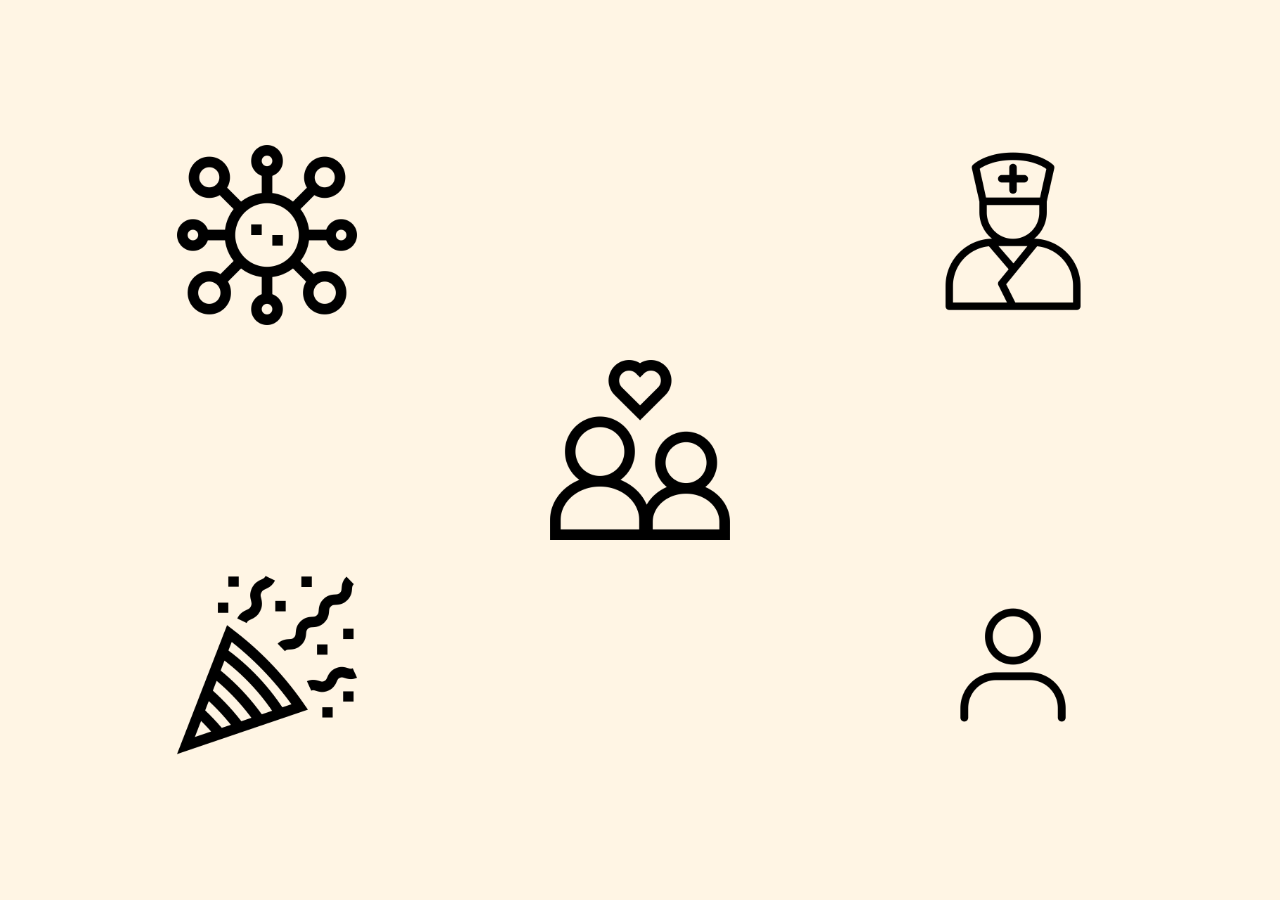
==== NUIT/jeu.html @ 4c1d3a2a "added game" ====
<!DOCTYPE html>
<html lang="fr">
<head>
    <meta charset="UTF-8">
    <meta http-equiv="X-UA-Compatible" content="IE=edge">
    <meta name="viewport" content="width=device-width, initial-scale=1.0">
    <title>Document</title>
    <link rel="stylesheet" href="style/style2.css">
</head>
<body>
    <div class="container">
        <div class="stand">
            <div class="gauche">
                <img id="ist" src="img/ist.png" alt="ist">
                <img id="fete" src="img/fete.png" alt="fete">
            </div>
            <div class="centre">
                <img id="couple" src="img/couple.png" alt="couple">
            </div>
            <div class="droite">
                <img id="nurse" src="img/nurse.png" alt="nurse">
                <img id="personne" src="img/personne.png" alt="personne">
            </div>
        </div>
    </div>
    <script src="js/script2.js"></script>
</body>
</html>
---- NUIT/style/style2.css ----
*{
    margin: 0;
    padding: 0;
    list-style: none;
}

/* JEU */

.container{
    display: flex;
    justify-content: center;
    align-items: center;
    height: 100vh;
    width: 100%;
    background-color: #FFF5E4;
}

.container img{
    height: 180px;
    border-radius: 40px;
    padding: 20px 40px;
    transition: 100ms;
}

.stand{
    display: flex;
    justify-content: space-evenly;
    gap: 40px;
    align-items: center;
    flex-direction: row;
    height: 90%;
    width: 90%;
}

.gauche, .centre, .droite{
    display: flex;
    flex-direction: column;
    gap: 210px;
}

#ist:hover, #fete:hover, #couple:hover, #nurse:hover, #personne:hover{
    box-shadow: 8px 8px 8px grey;
    background-color: #FFE3E1;
    scale: 1.1;
}
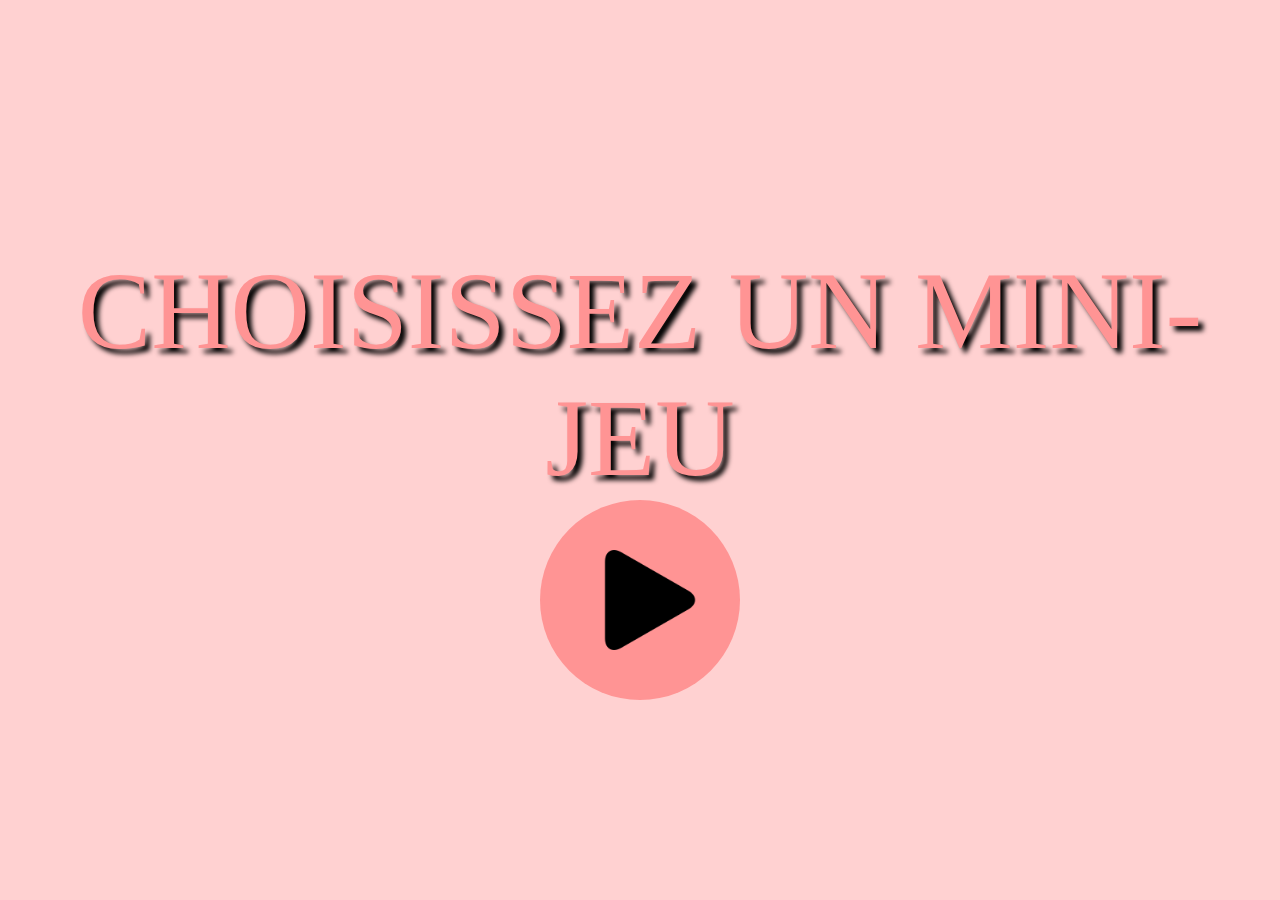
==== commit 30bf3f5a: "Animation" ====
--- a/NUIT/jeu.html
+++ b/NUIT/jeu.html
@@ -4,11 +4,15 @@
     <meta charset="UTF-8">
     <meta http-equiv="X-UA-Compatible" content="IE=edge">
     <meta name="viewport" content="width=device-width, initial-scale=1.0">
-    <title>Document</title>
+    <title>PREVENTALE</title>
     <link rel="stylesheet" href="style/style2.css">
+    <link rel="icon" href="img/coronavirus.png" />
 </head>
 <body>
+    <div class="charg-screen" id="screen-load"></div>
     <div class="container">
+        <span id="span">CHOISISSEZ UN MINI-JEU</span>
+        <button id="btn-play"><img id="play" src="img/play.png" alt="play"></button>
         <div class="stand">
             <div class="gauche">
                 <img id="ist" src="img/ist.png" alt="ist">
--- a/NUIT/style/style2.css
+++ b/NUIT/style/style2.css
@@ -2,6 +2,45 @@
     margin: 0;
     padding: 0;
     list-style: none;
+}
+
+/* ECRAN DE CHARGEMENT */
+
+.charg-screen{
+    position: fixed;
+    height: 100vh;
+    width: 100%;
+    background-color: #FFD1D1;
+    transition: 100ms;
+}
+
+span{
+    position: fixed;
+    font-size: 110px;
+    z-index: 45;
+    text-align: center;
+    color: #FF9494;
+    text-shadow: 5px 5px 5px black;
+    margin-top: -150px;
+    visibility: visible;
+}
+
+button{
+    display: flex;
+    justify-content: center;
+    align-items: center ;
+    position: fixed;
+    background-color: #FF9494;
+    border: none;
+    height: 200px;
+    width: 200px;
+    border-radius: 50%;
+    margin-top: 300px;
+}
+
+#play{
+    height: 100px;
+    margin-left: 20px;
 }
 
 /* JEU */
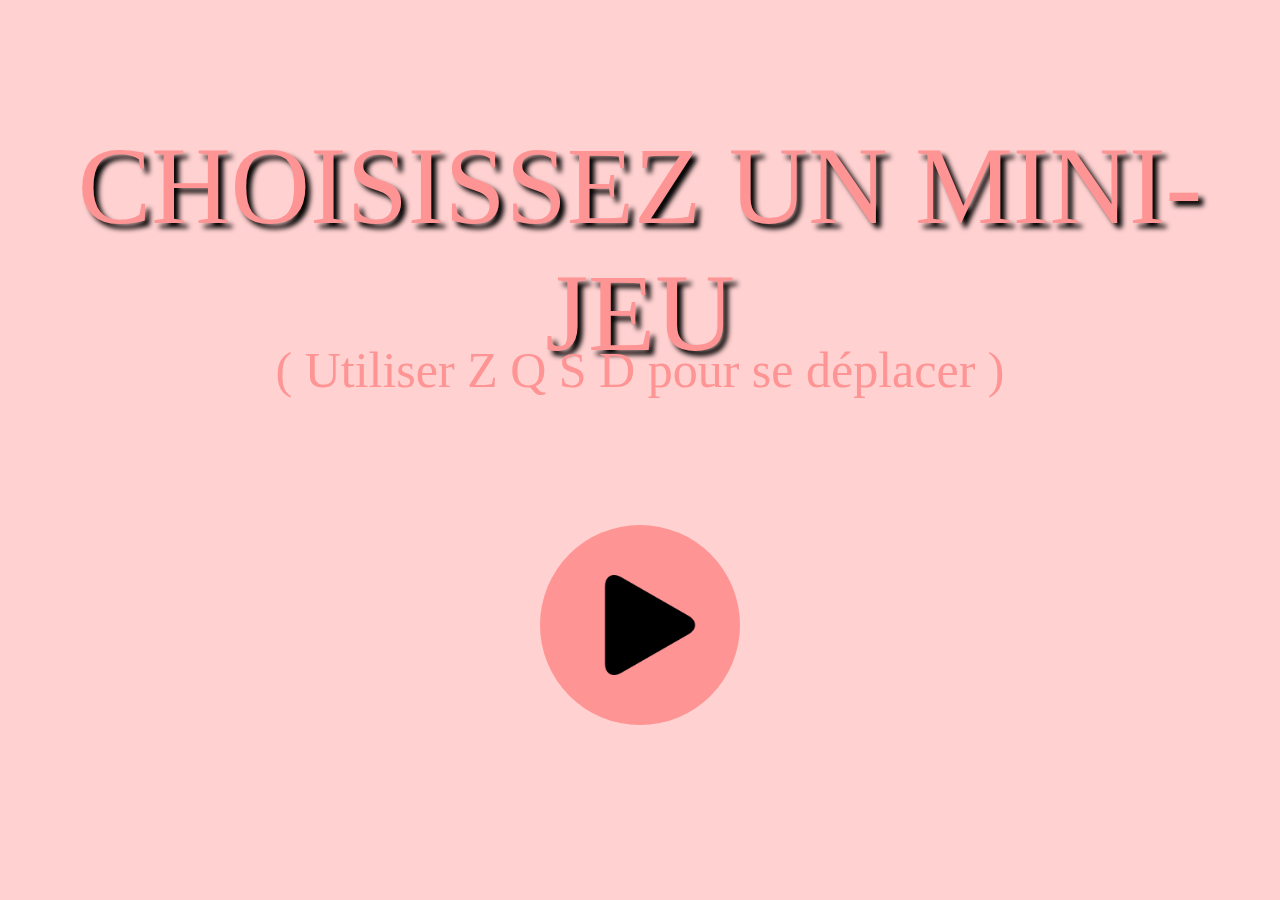
==== commit 1440c717: "jeu" ====
--- a/NUIT/jeu.html
+++ b/NUIT/jeu.html
@@ -12,6 +12,7 @@
     <div class="charg-screen" id="screen-load"></div>
     <div class="container">
         <span id="span">CHOISISSEZ UN MINI-JEU</span>
+        <span id="span2">( Utiliser Z Q S D pour se déplacer )</span>
         <button id="btn-play"><img id="play" src="img/play.png" alt="play"></button>
         <div class="stand">
             <div class="gauche">
--- a/NUIT/style/style2.css
+++ b/NUIT/style/style2.css
@@ -14,14 +14,24 @@
     transition: 100ms;
 }
 
-span{
+#span{
     position: fixed;
     font-size: 110px;
     z-index: 45;
     text-align: center;
     color: #FF9494;
     text-shadow: 5px 5px 5px black;
-    margin-top: -150px;
+    margin-top: -400px;
+    visibility: visible;
+}
+
+#span2{
+    position: fixed;
+    font-size: 50px;
+    z-index: 45;
+    text-align: center;
+    color: #FF9494;
+    margin-top: -160px;
     visibility: visible;
 }
 
@@ -35,7 +45,7 @@
     height: 200px;
     width: 200px;
     border-radius: 50%;
-    margin-top: 300px;
+    margin-top: 350px;
 }
 
 #play{
